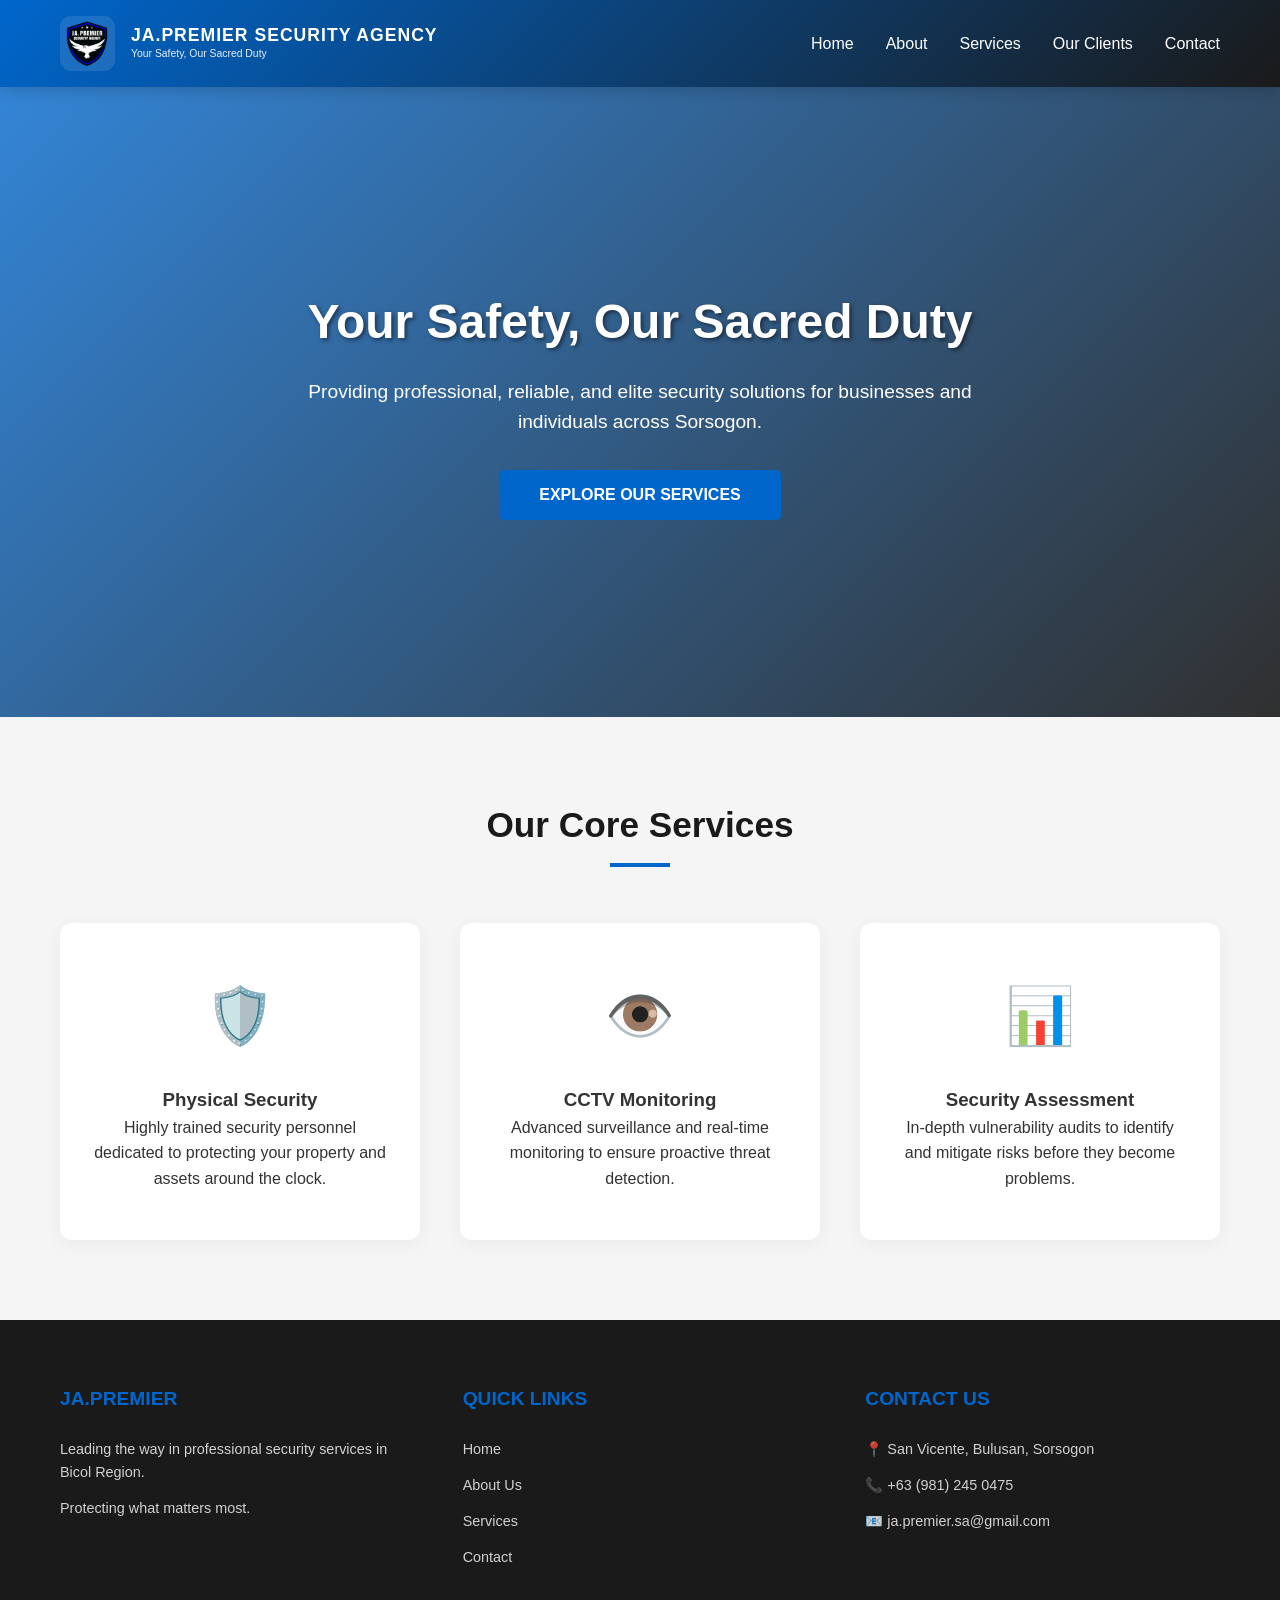
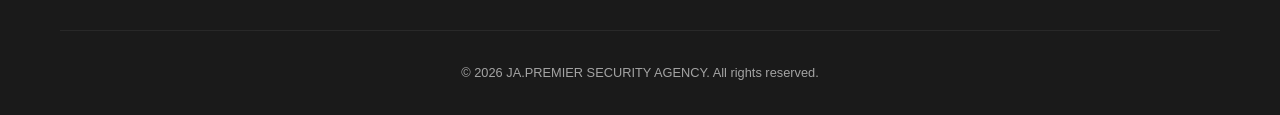
==== index.html @ 66a4b1eb "Update index.html" ====
<!DOCTYPE html>
<html lang="en">
<head>
    <meta charset="UTF-8">
    <meta name="viewport" content="width=device-width, initial-scale=1.0">
    <title>JA.PREMIER SECURITY AGENCY - Excellence in Protection</title>
    <style>
        /* RESET & BASE STYLES */
        * {
            margin: 0;
            padding: 0;
            box-sizing: border-box;
        }

        :root {
            --primary-blue: #0066cc;
            --dark-black: #1a1a1a;
            --white: #ffffff;
            --light-gray: #f5f5f5;
            --text-color: #333333;
        }

        body {
            font-family: 'Segoe UI', Tahoma, Geneva, Verdana, sans-serif;
            line-height: 1.6;
            color: var(--text-color);
            overflow-x: hidden;
            background-color: var(--white);
        }

        .container {
            max-width: 1200px;
            margin: 0 auto;
            padding: 0 20px;
        }

        /* NAVBAR */
        .navbar {
            background: linear-gradient(135deg, var(--primary-blue) 0%, var(--dark-black) 100%);
            color: var(--white);
            padding: 1rem 0;
            position: sticky;
            top: 0;
            z-index: 1000;
            box-shadow: 0 2px 15px rgba(0, 0, 0, 0.2);
        }

        .navbar .container {
            display: flex;
            justify-content: space-between;
            align-items: center;
        }

        .logo {
            display: flex;
            align-items: center;
            gap: 1rem;
        }

        .logo-img {
            height: 55px;
            width: 55px;
            border-radius: 20%;
            object-fit: contain;
            background: rgba(255, 255, 255, 0.1);
            padding: 5px;
        }

        .logo h1 {
            font-size: 1.1rem;
            font-weight: bold;
            letter-spacing: 1px;
            line-height: 1.2;
        }

        .logo .tagline {
            font-size: 0.65rem;
            color: var(--white);
            opacity: 0.9;
        }

        /* NAVIGATION MENU */
        .nav-menu ul {
            display: flex;
            list-style: none;
            gap: 2rem;
        }

        .nav-menu a {
            color: var(--white);
            text-decoration: none;
            transition: all 0.3s;
            font-weight: 500;
        }

        .nav-menu a:hover {
            color: #ffeb3b;
        }

        .menu-toggle {
            display: none;
            background: none;
            border: none;
            color: var(--white);
            font-size: 1.8rem;
            cursor: pointer;
            z-index: 1001;
        }

        /* HERO SECTION */
        .hero {
            background: linear-gradient(135deg, rgba(0, 102, 204, 0.8), rgba(26, 26, 26, 0.9)), 
                        url('security-bg.jpg') center/cover no-repeat;
            height: 70vh;
            min-height: 500px;
            display: flex;
            align-items: center;
            justify-content: center;
            text-align: center;
            color: var(--white);
            padding: 0 20px;
        }

        .hero h2 {
            font-size: 3rem;
            margin-bottom: 1rem;
            font-weight: bold;
            text-shadow: 2px 2px 4px rgba(0,0,0,0.5);
        }

        .hero p {
            font-size: 1.2rem;
            margin-bottom: 2rem;
            max-width: 700px;
            margin-left: auto;
            margin-right: auto;
        }

        .cta-button {
            background: var(--primary-blue);
            color: var(--white);
            border: none;
            padding: 1rem 2.5rem;
            font-size: 1rem;
            border-radius: 5px;
            cursor: pointer;
            transition: all 0.3s;
            font-weight: bold;
            text-transform: uppercase;
        }

        .cta-button:hover {
            background: #004d99;
            transform: translateY(-3px);
            box-shadow: 0 5px 15px rgba(0,0,0,0.3);
        }

        /* SERVICES GRID */
        .featured-services {
            padding: 5rem 0;
            background: var(--light-gray);
        }

        .section-title {
            text-align: center;
            font-size: 2.2rem;
            margin-bottom: 3.5rem;
            color: var(--dark-black);
            position: relative;
        }

        .section-title::after {
            content: '';
            display: block;
            width: 60px;
            height: 4px;
            background: var(--primary-blue);
            margin: 10px auto;
        }

        .services-grid {
            display: grid;
            grid-template-columns: repeat(auto-fit, minmax(300px, 1fr));
            gap: 2.5rem;
        }

        .service-card {
            background: var(--white);
            padding: 3rem 2rem;
            border-radius: 12px;
            text-align: center;
            box-shadow: 0 4px 20px rgba(0, 0, 0, 0.05);
            transition: all 0.3s ease;
        }

        .service-card:hover {
            transform: translateY(-10px);
            box-shadow: 0 12px 35px rgba(0, 0, 0, 0.1);
        }

        .service-icon {
            font-size: 3.5rem;
            margin-bottom: 1.5rem;
            display: block;
        }

        /* FOOTER */
        .footer {
            background: var(--dark-black);
            color: var(--white);
            padding: 4rem 0 2rem;
        }

        .footer-content {
            display: grid;
            grid-template-columns: repeat(auto-fit, minmax(250px, 1fr));
            gap: 3rem;
            margin-bottom: 3rem;
        }

        .footer-section h4 {
            margin-bottom: 1.5rem;
            color: var(--primary-blue);
            font-size: 1.2rem;
            text-transform: uppercase;
        }

        .footer-section p, .footer-section li {
            font-size: 0.9rem;
            opacity: 0.8;
            margin-bottom: 0.8rem;
        }

        .footer-section ul { list-style: none; }

        .footer-section a {
            color: var(--white);
            text-decoration: none;
            transition: 0.3s;
        }

        .footer-section a:hover { color: var(--primary-blue); }

        .footer-bottom {
            text-align: center;
            border-top: 1px solid #333;
            padding-top: 2rem;
            font-size: 0.8rem;
            opacity: 0.6;
        }

        /* BACK TO TOP BUTTON */
        .back-to-top {
            display: none;
            position: fixed;
            bottom: 30px;
            right: 25px;
            z-index: 99;
            border: none;
            background-color: var(--primary-blue);
            color: white;
            cursor: pointer;
            width: 50px;
            height: 50px;
            border-radius: 50%;
            font-size: 24px;
            box-shadow: 0 4px 12px rgba(0,0,0,0.3);
            transition: 0.3s;
        }

        /* RESPONSIVE DESIGN (MOBILE) */
        @media (max-width: 768px) {
            .menu-toggle { display: block; }

            .nav-menu {
                position: fixed;
                top: 0;
                right: -100%;
                width: 80%;
                height: 100vh;
                background: var(--dark-black);
                transition: 0.4s ease-in-out;
                padding: 100px 40px;
                z-index: 999;
                box-shadow: -10px 0 20px rgba(0,0,0,0.5);
            }

            .nav-menu.active { right: 0; }

            .nav-menu ul {
                flex-direction: column;
                gap: 2.5rem;
            }

            .nav-menu a { font-size: 1.4rem; }

            .hero h2 { font-size: 2rem; }
            
            .logo h1 { font-size: 0.95rem; }

            .footer-content { text-align: center; }
        }
    </style>
</head>
<body>

    <header class="navbar">
        <div class="container">
            <div class="logo">
                <img src="logo.png" alt="JA Premier Logo" class="logo-img">
                <div>
                    <h1>JA.PREMIER SECURITY AGENCY</h1>
                    <p class="tagline">Your Safety, Our Sacred Duty</p>
                </div>
            </div>
            <nav class="nav-menu">
                <ul>
                    <li><a href="index.html">Home</a></li>
                    <li><a href="about.html">About</a></li>
                    <li><a href="services.html">Services</a></li>
                    <li><a href="clients.html">Our Clients</a></li>
                    <li><a href="contact.html">Contact</a></li>
                </ul>
            </nav>
            <button class="menu-toggle" id="menuToggle">☰</button>
        </div>
    </header>

    <section class="hero">
        <div class="container">
            <h2>Your Safety, Our Sacred Duty</h2>
            <p>Providing professional, reliable, and elite security solutions for businesses and individuals across Sorsogon.</p>
            <button class="cta-button" onclick="window.location.href='services.html';">Explore Our Services</button>
        </div>
    </section>

    <section class="featured-services">
        <div class="container">
            <h2 class="section-title">Our Core Services</h2>
            <div class="services-grid">
                <div class="service-card">
                    <span class="service-icon">🛡️</span>
                    <h3>Physical Security</h3>
                    <p>Highly trained security personnel dedicated to protecting your property and assets around the clock.</p>
                </div>
                <div class="service-card">
                    <span class="service-icon">👁️</span>
                    <h3>CCTV Monitoring</h3>
                    <p>Advanced surveillance and real-time monitoring to ensure proactive threat detection.</p>
                </div>
                <div class="service-card">
                    <span class="service-icon">📊</span>
                    <h3>Security Assessment</h3>
                    <p>In-depth vulnerability audits to identify and mitigate risks before they become problems.</p>
                </div>
            </div>
        </div>
    </section>

    <footer class="footer">
        <div class="container">
            <div class="footer-content">
                <div class="footer-section">
                    <h4>JA.PREMIER</h4>
                    <p>Leading the way in professional security services in Bicol Region.</p>
                    <p>Protecting what matters most.</p>
                </div>
                <div class="footer-section">
                    <h4>Quick Links</h4>
                    <ul>
                        <li><a href="index.html">Home</a></li>
                        <li><a href="about.html">About Us</a></li>
                        <li><a href="services.html">Services</a></li>
                        <li><a href="contact.html">Contact</a></li>
                    </ul>
                </div>
                <div class="footer-section">
                    <h4>Contact Us</h4>
                    <p>📍 San Vicente, Bulusan, Sorsogon</p>
                    <p>📞 +63 (981) 245 0475</p>
                    <p>📧 ja.premier.sa@gmail.com</p>
                </div>
            </div>
            <div class="footer-bottom">
                <p>&copy; 2026 JA.PREMIER SECURITY AGENCY. All rights reserved.</p>
            </div>
        </div>
    </footer>

    <button id="backToTop" class="back-to-top">↑</button>

   <script>
        const menuToggle = document.getElementById('menuToggle');
        const navMenu = document.getElementById('navMenu');

        menuToggle.addEventListener('click', () => {
            navMenu.classList.toggle('active');
        });

        // Close menu when a link is clicked
        const navLinks = document.querySelectorAll('.nav-menu a');
        navLinks.forEach(link => {
            link.addEventListener('click', () => {
                navMenu.classList.remove('active');
            });
        });
    </script>
</body>
</html>
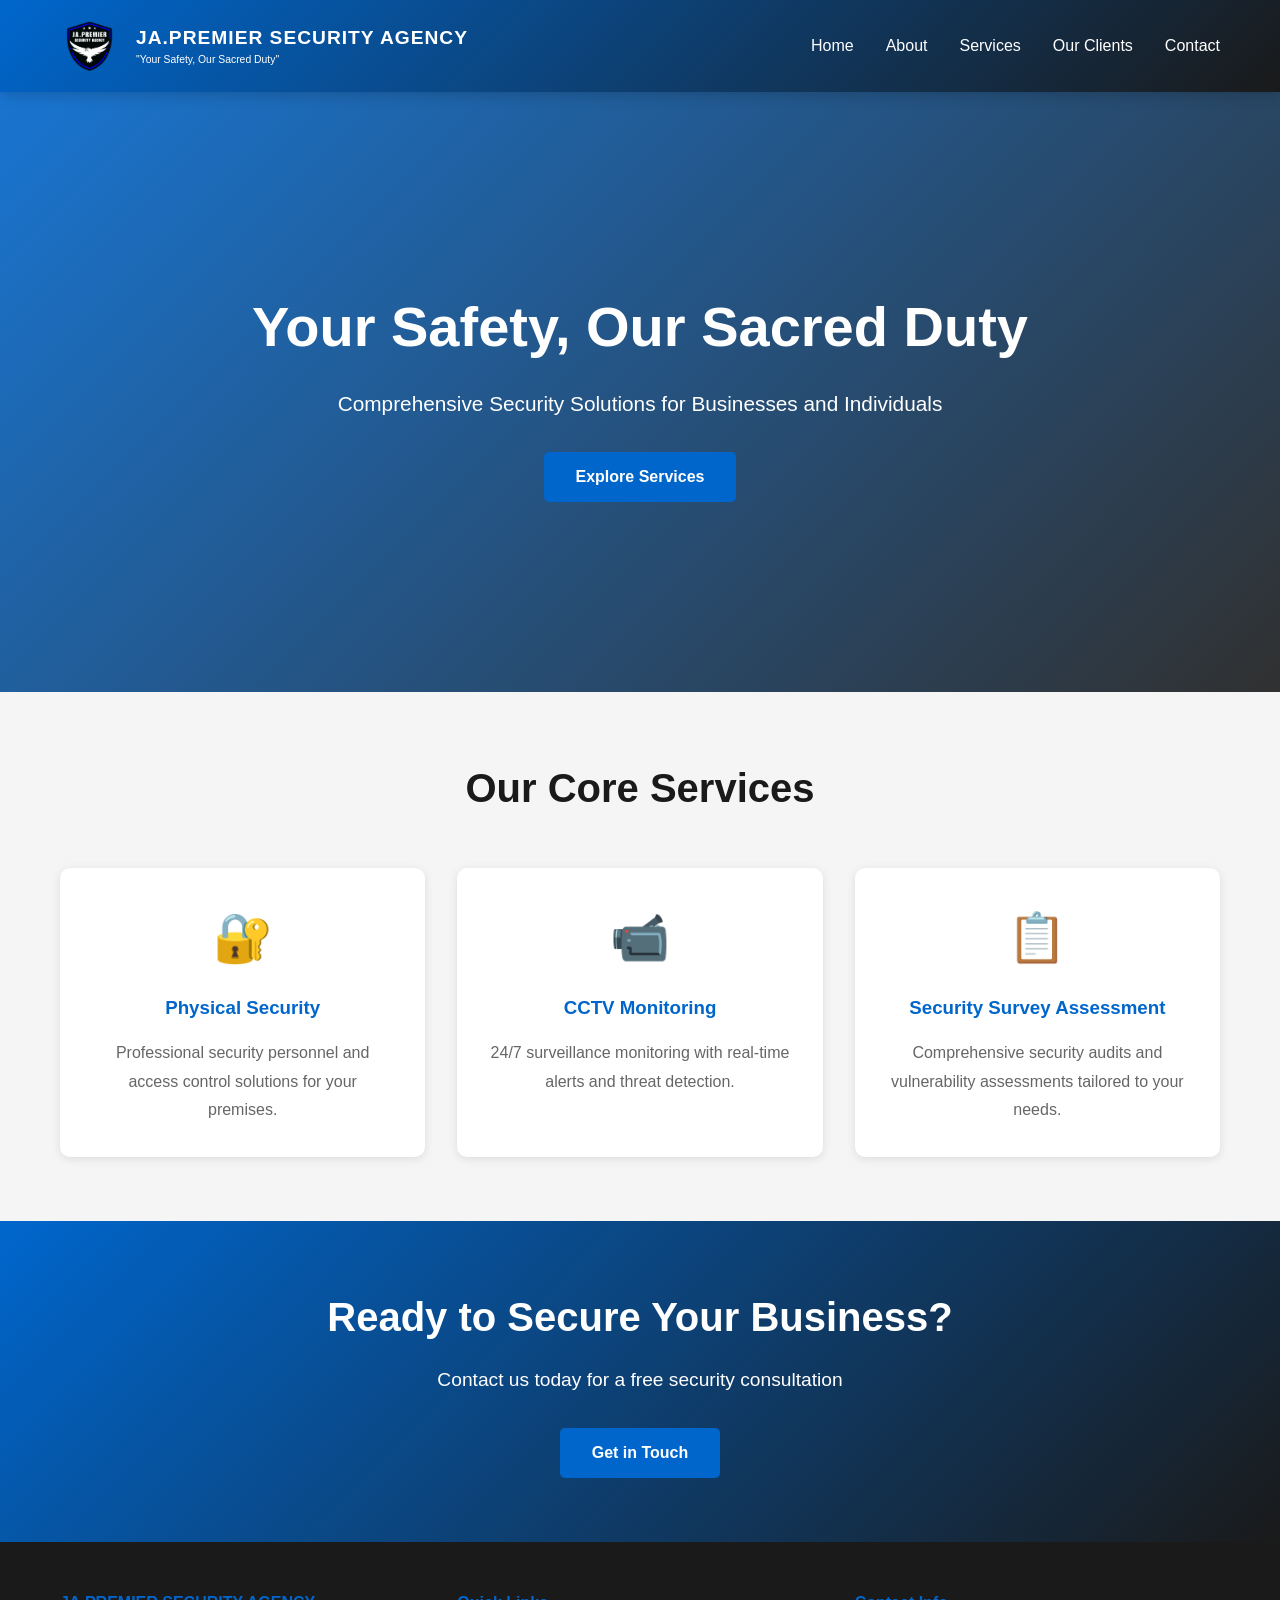
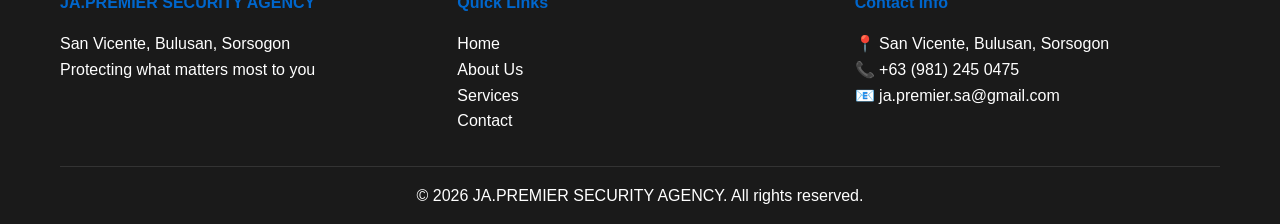
==== commit 89a0bc83: "Update index.html" ====
--- a/index.html
+++ b/index.html
@@ -3,9 +3,8 @@
 <head>
     <meta charset="UTF-8">
     <meta name="viewport" content="width=device-width, initial-scale=1.0">
-    <title>JA.PREMIER SECURITY AGENCY - Excellence in Protection</title>
+    <title>JA.PREMIER SECURITY AGENCY - About Us</title>
     <style>
-        /* RESET & BASE STYLES */
         * {
             margin: 0;
             padding: 0;
@@ -24,8 +23,7 @@
             font-family: 'Segoe UI', Tahoma, Geneva, Verdana, sans-serif;
             line-height: 1.6;
             color: var(--text-color);
-            overflow-x: hidden;
-            background-color: var(--white);
+            overflow-x: hidden; /* Prevents side-scrolling on mobile */
         }
 
         .container {
@@ -58,28 +56,26 @@
         }
 
         .logo-img {
-            height: 55px;
-            width: 55px;
+            height: 60px; /* Reduced height for better mobile fit */
+            width: 60px;
             border-radius: 20%;
             object-fit: contain;
-            background: rgba(255, 255, 255, 0.1);
+            background: var(--primary blue);
             padding: 5px;
         }
 
         .logo h1 {
-            font-size: 1.1rem;
+            font-size: 1.2rem; /* Scaled down for mobile-first */
             font-weight: bold;
             letter-spacing: 1px;
-            line-height: 1.2;
         }
 
         .logo .tagline {
             font-size: 0.65rem;
             color: var(--white);
-            opacity: 0.9;
-        }
-
-        /* NAVIGATION MENU */
+            margin-top: -2px;
+        }
+
         .nav-menu ul {
             display: flex;
             list-style: none;
@@ -104,213 +100,181 @@
             color: var(--white);
             font-size: 1.8rem;
             cursor: pointer;
-            z-index: 1001;
-        }
-
-        /* HERO SECTION */
+        }
+
+        /* HERO */
         .hero {
-            background: linear-gradient(135deg, rgba(0, 102, 204, 0.8), rgba(26, 26, 26, 0.9)), 
-                        url('security-bg.jpg') center/cover no-repeat;
-            height: 70vh;
-            min-height: 500px;
+            background: linear-gradient(135deg, rgba(0, 102, 204, 0.9), rgba(26, 26, 26, 0.9));
+            height: 600px;
             display: flex;
             align-items: center;
             justify-content: center;
             text-align: center;
             color: var(--white);
-            padding: 0 20px;
         }
 
         .hero h2 {
-            font-size: 3rem;
+            font-size: 3.5rem;
             margin-bottom: 1rem;
             font-weight: bold;
-            text-shadow: 2px 2px 4px rgba(0,0,0,0.5);
         }
 
         .hero p {
-            font-size: 1.2rem;
+            font-size: 1.3rem;
             margin-bottom: 2rem;
-            max-width: 700px;
-            margin-left: auto;
-            margin-right: auto;
         }
 
         .cta-button {
             background: var(--primary-blue);
             color: var(--white);
             border: none;
-            padding: 1rem 2.5rem;
+            padding: 1rem 2rem;
             font-size: 1rem;
             border-radius: 5px;
             cursor: pointer;
             transition: all 0.3s;
             font-weight: bold;
-            text-transform: uppercase;
         }
 
         .cta-button:hover {
             background: #004d99;
-            transform: translateY(-3px);
-            box-shadow: 0 5px 15px rgba(0,0,0,0.3);
-        }
-
-        /* SERVICES GRID */
+            transform: translateY(-2px);
+        }
+
+        /* FEATURED SERVICES */
         .featured-services {
-            padding: 5rem 0;
+            padding: 4rem 0;
             background: var(--light-gray);
         }
 
         .section-title {
             text-align: center;
-            font-size: 2.2rem;
-            margin-bottom: 3.5rem;
+            font-size: 2.5rem;
+            margin-bottom: 3rem;
             color: var(--dark-black);
-            position: relative;
-        }
-
-        .section-title::after {
-            content: '';
-            display: block;
-            width: 60px;
-            height: 4px;
-            background: var(--primary-blue);
-            margin: 10px auto;
         }
 
         .services-grid {
             display: grid;
             grid-template-columns: repeat(auto-fit, minmax(300px, 1fr));
-            gap: 2.5rem;
+            gap: 2rem;
         }
 
         .service-card {
             background: var(--white);
-            padding: 3rem 2rem;
-            border-radius: 12px;
-            text-align: center;
-            box-shadow: 0 4px 20px rgba(0, 0, 0, 0.05);
-            transition: all 0.3s ease;
+            padding: 2rem;
+            border-radius: 10px;
+            text-align: center;
+            box-shadow: 0 2px 10px rgba(0, 0, 0, 0.1);
+            transition: all 0.3s;
         }
 
         .service-card:hover {
             transform: translateY(-10px);
-            box-shadow: 0 12px 35px rgba(0, 0, 0, 0.1);
+            box-shadow: 0 10px 30px rgba(0, 0, 0, 0.15);
         }
 
         .service-icon {
-            font-size: 3.5rem;
-            margin-bottom: 1.5rem;
-            display: block;
+            font-size: 3rem;
+            margin-bottom: 1rem;
+        }
+
+        .service-card h3 {
+            color: var(--primary-blue);
+            margin-bottom: 1rem;
+        }
+
+        .service-card p {
+            color: #666;
+            line-height: 1.8;
+        }
+
+        /* CTA SECTION */
+        .cta-section {
+            background: linear-gradient(135deg, var(--primary-blue), var(--dark-black));
+            color: var(--white);
+            padding: 4rem 0;
+            text-align: center;
+        }
+
+        .cta-section h2 {
+            font-size: 2.5rem;
+            margin-bottom: 1rem;
+        }
+
+        .cta-section p {
+            font-size: 1.2rem;
+            margin-bottom: 2rem;
         }
 
         /* FOOTER */
         .footer {
             background: var(--dark-black);
             color: var(--white);
-            padding: 4rem 0 2rem;
+            padding: 3rem 0 1rem;
         }
 
         .footer-content {
             display: grid;
             grid-template-columns: repeat(auto-fit, minmax(250px, 1fr));
-            gap: 3rem;
-            margin-bottom: 3rem;
+            gap: 2rem;
+            margin-bottom: 2rem;
         }
 
         .footer-section h4 {
-            margin-bottom: 1.5rem;
+            margin-bottom: 1rem;
             color: var(--primary-blue);
-            font-size: 1.2rem;
-            text-transform: uppercase;
-        }
-
-        .footer-section p, .footer-section li {
-            font-size: 0.9rem;
-            opacity: 0.8;
-            margin-bottom: 0.8rem;
-        }
-
-        .footer-section ul { list-style: none; }
+        }
+
+        .footer-section ul {
+            list-style: none;
+        }
 
         .footer-section a {
             color: var(--white);
             text-decoration: none;
-            transition: 0.3s;
-        }
-
-        .footer-section a:hover { color: var(--primary-blue); }
+            transition: all 0.3s;
+        }
+
+        .footer-section a:hover {
+            color: var(--primary-blue);
+        }
 
         .footer-bottom {
             text-align: center;
             border-top: 1px solid #333;
-            padding-top: 2rem;
-            font-size: 0.8rem;
-            opacity: 0.6;
-        }
-
-        /* BACK TO TOP BUTTON */
-        .back-to-top {
-            display: none;
-            position: fixed;
-            bottom: 30px;
-            right: 25px;
-            z-index: 99;
-            border: none;
-            background-color: var(--primary-blue);
-            color: white;
-            cursor: pointer;
-            width: 50px;
-            height: 50px;
-            border-radius: 50%;
-            font-size: 24px;
-            box-shadow: 0 4px 12px rgba(0,0,0,0.3);
-            transition: 0.3s;
-        }
-
-        /* RESPONSIVE DESIGN (MOBILE) */
+            padding-top: 1rem;
+        }
+
+        /* RESPONSIVE */
         @media (max-width: 768px) {
-            .menu-toggle { display: block; }
-
             .nav-menu {
-                position: fixed;
-                top: 0;
-                right: -100%;
-                width: 80%;
-                height: 100vh;
-                background: var(--dark-black);
-                transition: 0.4s ease-in-out;
-                padding: 100px 40px;
-                z-index: 999;
-                box-shadow: -10px 0 20px rgba(0,0,0,0.5);
+                display: none;
             }
 
-            .nav-menu.active { right: 0; }
-
-            .nav-menu ul {
-                flex-direction: column;
-                gap: 2.5rem;
+            .menu-toggle {
+                display: block;
             }
 
-            .nav-menu a { font-size: 1.4rem; }
-
-            .hero h2 { font-size: 2rem; }
-            
-            .logo h1 { font-size: 0.95rem; }
-
-            .footer-content { text-align: center; }
+            .hero h2 {
+                font-size: 2rem;
+            }
+
+            .hero p {
+                font-size: 1rem;
+            }
         }
     </style>
 </head>
 <body>
-
+    <!-- NAVBAR -->
     <header class="navbar">
         <div class="container">
             <div class="logo">
                 <img src="logo.png" alt="JA Premier Logo" class="logo-img">
                 <div>
                     <h1>JA.PREMIER SECURITY AGENCY</h1>
-                    <p class="tagline">Your Safety, Our Sacred Duty</p>
+                    <p class="tagline"> "Your Safety, Our Sacred Duty"</p>
                 </div>
             </div>
             <nav class="nav-menu">
@@ -326,44 +290,56 @@
         </div>
     </header>
 
+    <!-- HERO SECTION -->
     <section class="hero">
-        <div class="container">
+        <div>
             <h2>Your Safety, Our Sacred Duty</h2>
-            <p>Providing professional, reliable, and elite security solutions for businesses and individuals across Sorsogon.</p>
-            <button class="cta-button" onclick="window.location.href='services.html';">Explore Our Services</button>
+            <p>Comprehensive Security Solutions for Businesses and Individuals</p>
+            <button class="cta-button" onclick="window.location.href='services.html';">Explore Services</button>
         </div>
     </section>
 
+    <!-- FEATURED SERVICES -->
     <section class="featured-services">
         <div class="container">
             <h2 class="section-title">Our Core Services</h2>
             <div class="services-grid">
                 <div class="service-card">
-                    <span class="service-icon">🛡️</span>
+                    <div class="service-icon">🔐</div>
                     <h3>Physical Security</h3>
-                    <p>Highly trained security personnel dedicated to protecting your property and assets around the clock.</p>
+                    <p>Professional security personnel and access control solutions for your premises.</p>
                 </div>
                 <div class="service-card">
-                    <span class="service-icon">👁️</span>
+                    <div class="service-icon">📹</div>
                     <h3>CCTV Monitoring</h3>
-                    <p>Advanced surveillance and real-time monitoring to ensure proactive threat detection.</p>
+                    <p>24/7 surveillance monitoring with real-time alerts and threat detection.</p>
                 </div>
                 <div class="service-card">
-                    <span class="service-icon">📊</span>
-                    <h3>Security Assessment</h3>
-                    <p>In-depth vulnerability audits to identify and mitigate risks before they become problems.</p>
+                    <div class="service-icon">📋</div>
+                    <h3>Security Survey Assessment</h3>
+                    <p>Comprehensive security audits and vulnerability assessments tailored to your needs.</p>
                 </div>
             </div>
         </div>
     </section>
 
+    <!-- CTA SECTION -->
+    <section class="cta-section">
+        <div class="container">
+            <h2>Ready to Secure Your Business?</h2>
+            <p>Contact us today for a free security consultation</p>
+            <button class="cta-button" onclick="window.location.href='contact.html';">Get in Touch</button>
+        </div>
+    </section>
+
+    <!-- FOOTER -->
     <footer class="footer">
         <div class="container">
             <div class="footer-content">
                 <div class="footer-section">
-                    <h4>JA.PREMIER</h4>
-                    <p>Leading the way in professional security services in Bicol Region.</p>
-                    <p>Protecting what matters most.</p>
+                    <h4>JA.PREMIER SECURITY AGENCY</h4>
+                    <p>San Vicente, Bulusan, Sorsogon</p>
+                    <p>Protecting what matters most to you</p>
                 </div>
                 <div class="footer-section">
                     <h4>Quick Links</h4>
@@ -375,7 +351,7 @@
                     </ul>
                 </div>
                 <div class="footer-section">
-                    <h4>Contact Us</h4>
+                    <h4>Contact Info</h4>
                     <p>📍 San Vicente, Bulusan, Sorsogon</p>
                     <p>📞 +63 (981) 245 0475</p>
                     <p>📧 ja.premier.sa@gmail.com</p>
@@ -387,9 +363,7 @@
         </div>
     </footer>
 
-    <button id="backToTop" class="back-to-top">↑</button>
-
-   <script>
+    <script>
         const menuToggle = document.getElementById('menuToggle');
         const navMenu = document.getElementById('navMenu');
 
@@ -407,4 +381,3 @@
     </script>
 </body>
 </html>
-
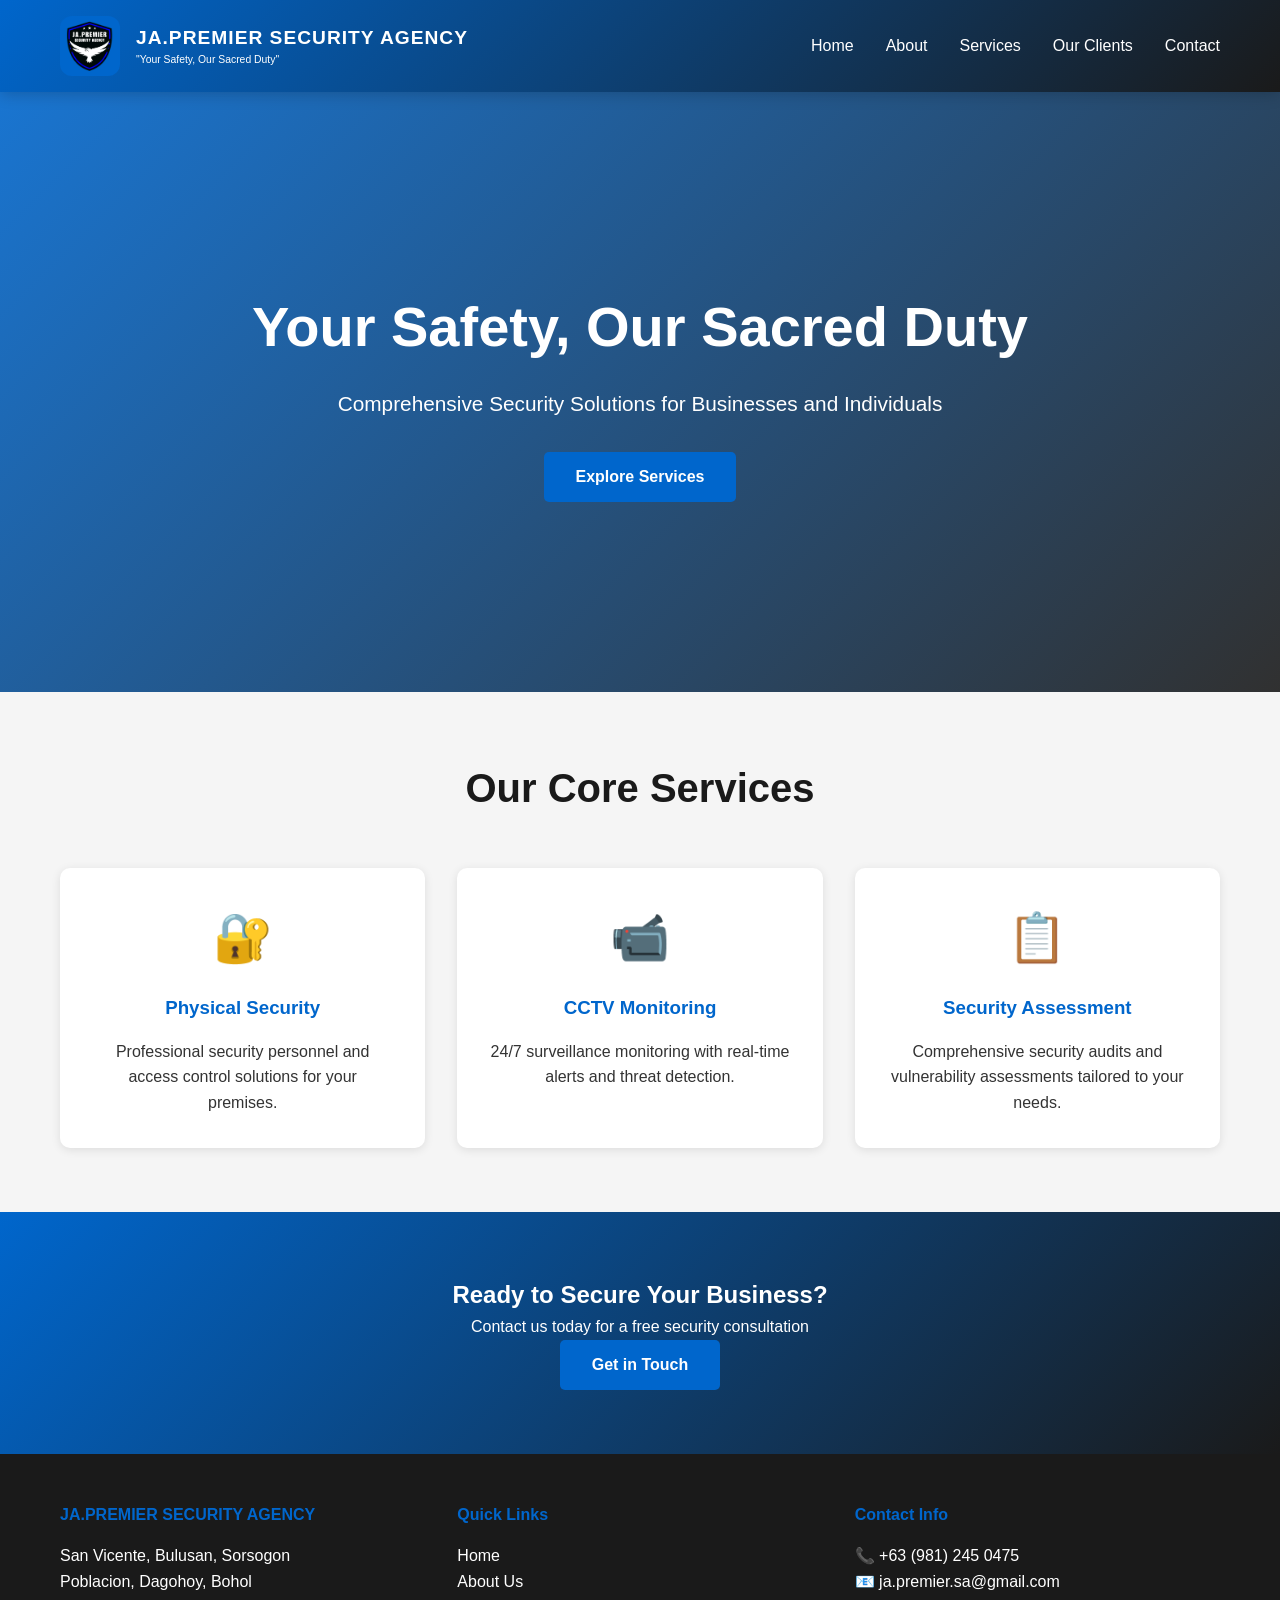
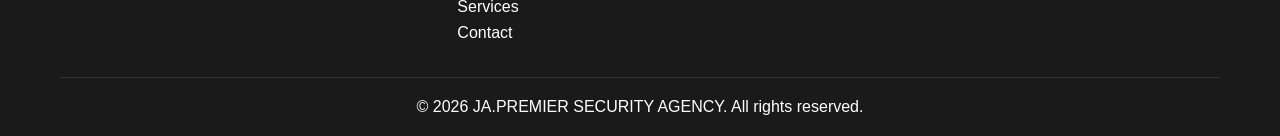
==== commit 4cf43137: "Update index.html" ====
--- a/index.html
+++ b/index.html
@@ -3,7 +3,7 @@
 <head>
     <meta charset="UTF-8">
     <meta name="viewport" content="width=device-width, initial-scale=1.0">
-    <title>JA.PREMIER SECURITY AGENCY - About Us</title>
+    <title>JA.PREMIER SECURITY AGENCY - Home</title>
     <style>
         * {
             margin: 0;
@@ -23,7 +23,7 @@
             font-family: 'Segoe UI', Tahoma, Geneva, Verdana, sans-serif;
             line-height: 1.6;
             color: var(--text-color);
-            overflow-x: hidden; /* Prevents side-scrolling on mobile */
+            overflow-x: hidden;
         }
 
         .container {
@@ -56,16 +56,16 @@
         }
 
         .logo-img {
-            height: 60px; /* Reduced height for better mobile fit */
+            height: 60px;
             width: 60px;
             border-radius: 20%;
             object-fit: contain;
-            background: var(--primary blue);
+            background: var(--primary-blue);
             padding: 5px;
         }
 
         .logo h1 {
-            font-size: 1.2rem; /* Scaled down for mobile-first */
+            font-size: 1.2rem;
             font-weight: bold;
             letter-spacing: 1px;
         }
@@ -117,6 +117,7 @@
             font-size: 3.5rem;
             margin-bottom: 1rem;
             font-weight: bold;
+            padding: 0 10px;
         }
 
         .hero p {
@@ -184,27 +185,12 @@
             margin-bottom: 1rem;
         }
 
-        .service-card p {
-            color: #666;
-            line-height: 1.8;
-        }
-
         /* CTA SECTION */
         .cta-section {
             background: linear-gradient(135deg, var(--primary-blue), var(--dark-black));
             color: var(--white);
             padding: 4rem 0;
             text-align: center;
-        }
-
-        .cta-section h2 {
-            font-size: 2.5rem;
-            margin-bottom: 1rem;
-        }
-
-        .cta-section p {
-            font-size: 1.2rem;
-            margin-bottom: 2rem;
         }
 
         /* FOOTER */
@@ -236,45 +222,54 @@
             transition: all 0.3s;
         }
 
-        .footer-section a:hover {
-            color: var(--primary-blue);
-        }
-
         .footer-bottom {
             text-align: center;
             border-top: 1px solid #333;
             padding-top: 1rem;
         }
 
-        /* RESPONSIVE */
+        /* MOBILE RESPONSIVE TWEAKS */
         @media (max-width: 768px) {
+            .menu-toggle {
+                display: block;
+            }
+
             .nav-menu {
                 display: none;
-            }
-
-            .menu-toggle {
-                display: block;
+                position: absolute;
+                top: 100%;
+                left: 0;
+                width: 100%;
+                background: var(--dark-black);
+                flex-direction: column;
+                padding: 1rem 0;
+                text-align: center;
+                z-index: 1000;
+            }
+
+            .nav-menu.active {
+                display: flex !important;
+            }
+
+            .nav-menu ul {
+                flex-direction: column;
+                gap: 1rem;
             }
 
             .hero h2 {
-                font-size: 2rem;
-            }
-
-            .hero p {
-                font-size: 1rem;
+                font-size: 2.2rem;
             }
         }
     </style>
 </head>
 <body>
-    <!-- NAVBAR -->
     <header class="navbar">
         <div class="container">
             <div class="logo">
                 <img src="logo.png" alt="JA Premier Logo" class="logo-img">
                 <div>
                     <h1>JA.PREMIER SECURITY AGENCY</h1>
-                    <p class="tagline"> "Your Safety, Our Sacred Duty"</p>
+                    <p class="tagline">"Your Safety, Our Sacred Duty"</p>
                 </div>
             </div>
             <nav class="nav-menu">
@@ -290,16 +285,14 @@
         </div>
     </header>
 
-    <!-- HERO SECTION -->
     <section class="hero">
-        <div>
+        <div class="container">
             <h2>Your Safety, Our Sacred Duty</h2>
             <p>Comprehensive Security Solutions for Businesses and Individuals</p>
             <button class="cta-button" onclick="window.location.href='services.html';">Explore Services</button>
         </div>
     </section>
 
-    <!-- FEATURED SERVICES -->
     <section class="featured-services">
         <div class="container">
             <h2 class="section-title">Our Core Services</h2>
@@ -316,14 +309,13 @@
                 </div>
                 <div class="service-card">
                     <div class="service-icon">📋</div>
-                    <h3>Security Survey Assessment</h3>
+                    <h3>Security Assessment</h3>
                     <p>Comprehensive security audits and vulnerability assessments tailored to your needs.</p>
                 </div>
             </div>
         </div>
     </section>
 
-    <!-- CTA SECTION -->
     <section class="cta-section">
         <div class="container">
             <h2>Ready to Secure Your Business?</h2>
@@ -332,14 +324,13 @@
         </div>
     </section>
 
-    <!-- FOOTER -->
     <footer class="footer">
         <div class="container">
             <div class="footer-content">
                 <div class="footer-section">
                     <h4>JA.PREMIER SECURITY AGENCY</h4>
                     <p>San Vicente, Bulusan, Sorsogon</p>
-                    <p>Protecting what matters most to you</p>
+                    <p>Poblacion, Dagohoy, Bohol</p>
                 </div>
                 <div class="footer-section">
                     <h4>Quick Links</h4>
@@ -352,7 +343,6 @@
                 </div>
                 <div class="footer-section">
                     <h4>Contact Info</h4>
-                    <p>📍 San Vicente, Bulusan, Sorsogon</p>
                     <p>📞 +63 (981) 245 0475</p>
                     <p>📧 ja.premier.sa@gmail.com</p>
                 </div>
@@ -365,19 +355,27 @@
 
     <script>
         const menuToggle = document.getElementById('menuToggle');
-        const navMenu = document.getElementById('navMenu');
-
-        menuToggle.addEventListener('click', () => {
-            navMenu.classList.toggle('active');
-        });
-
-        // Close menu when a link is clicked
+        const navMenu = document.querySelector('.nav-menu');
         const navLinks = document.querySelectorAll('.nav-menu a');
-        navLinks.forEach(link => {
-            link.addEventListener('click', () => {
-                navMenu.classList.remove('active');
+
+        if (menuToggle && navMenu) {
+            menuToggle.addEventListener('click', (e) => {
+                e.stopPropagation();
+                navMenu.classList.toggle('active');
             });
-        });
+
+            navLinks.forEach(link => {
+                link.addEventListener('click', () => {
+                    navMenu.classList.remove('active');
+                });
+            });
+
+            document.addEventListener('click', (e) => {
+                if (navMenu.classList.contains('active') && !navMenu.contains(e.target) && !menuToggle.contains(e.target)) {
+                    navMenu.classList.remove('active');
+                }
+            });
+        }
     </script>
 </body>
 </html>
